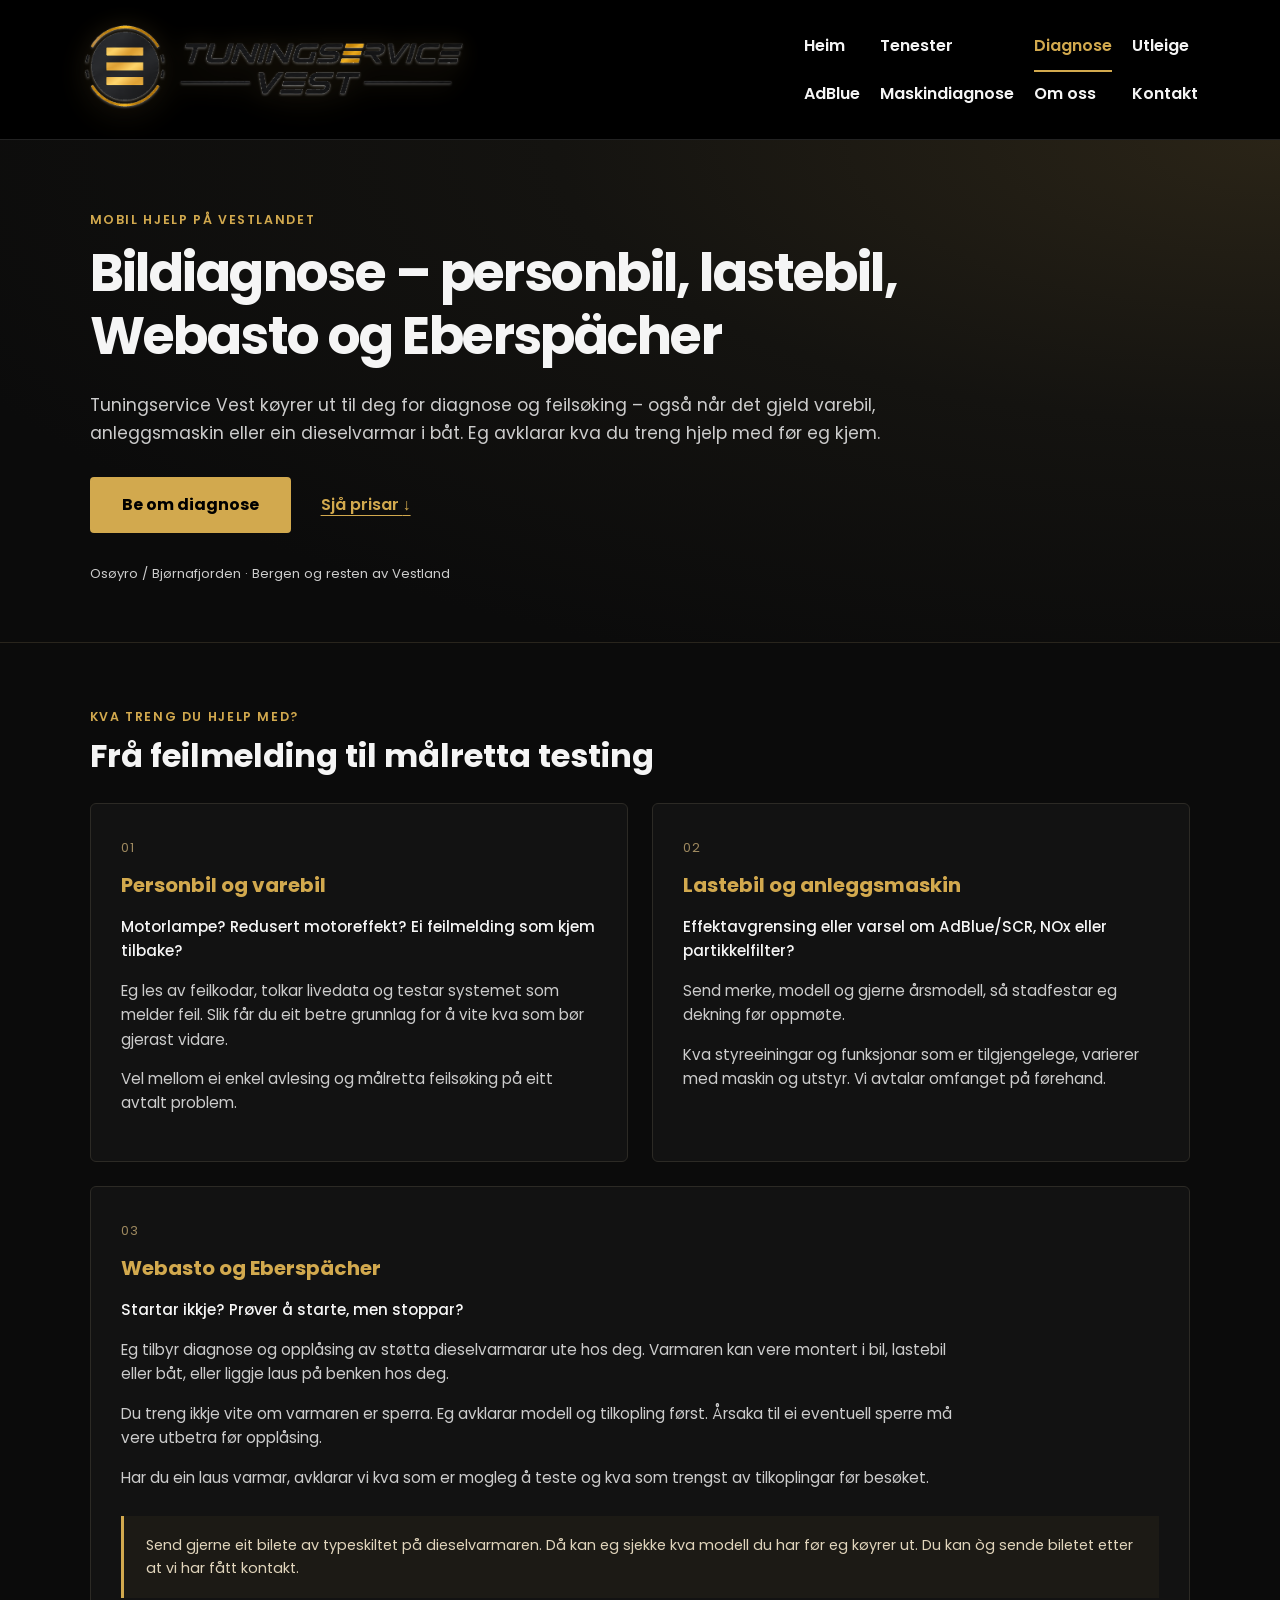
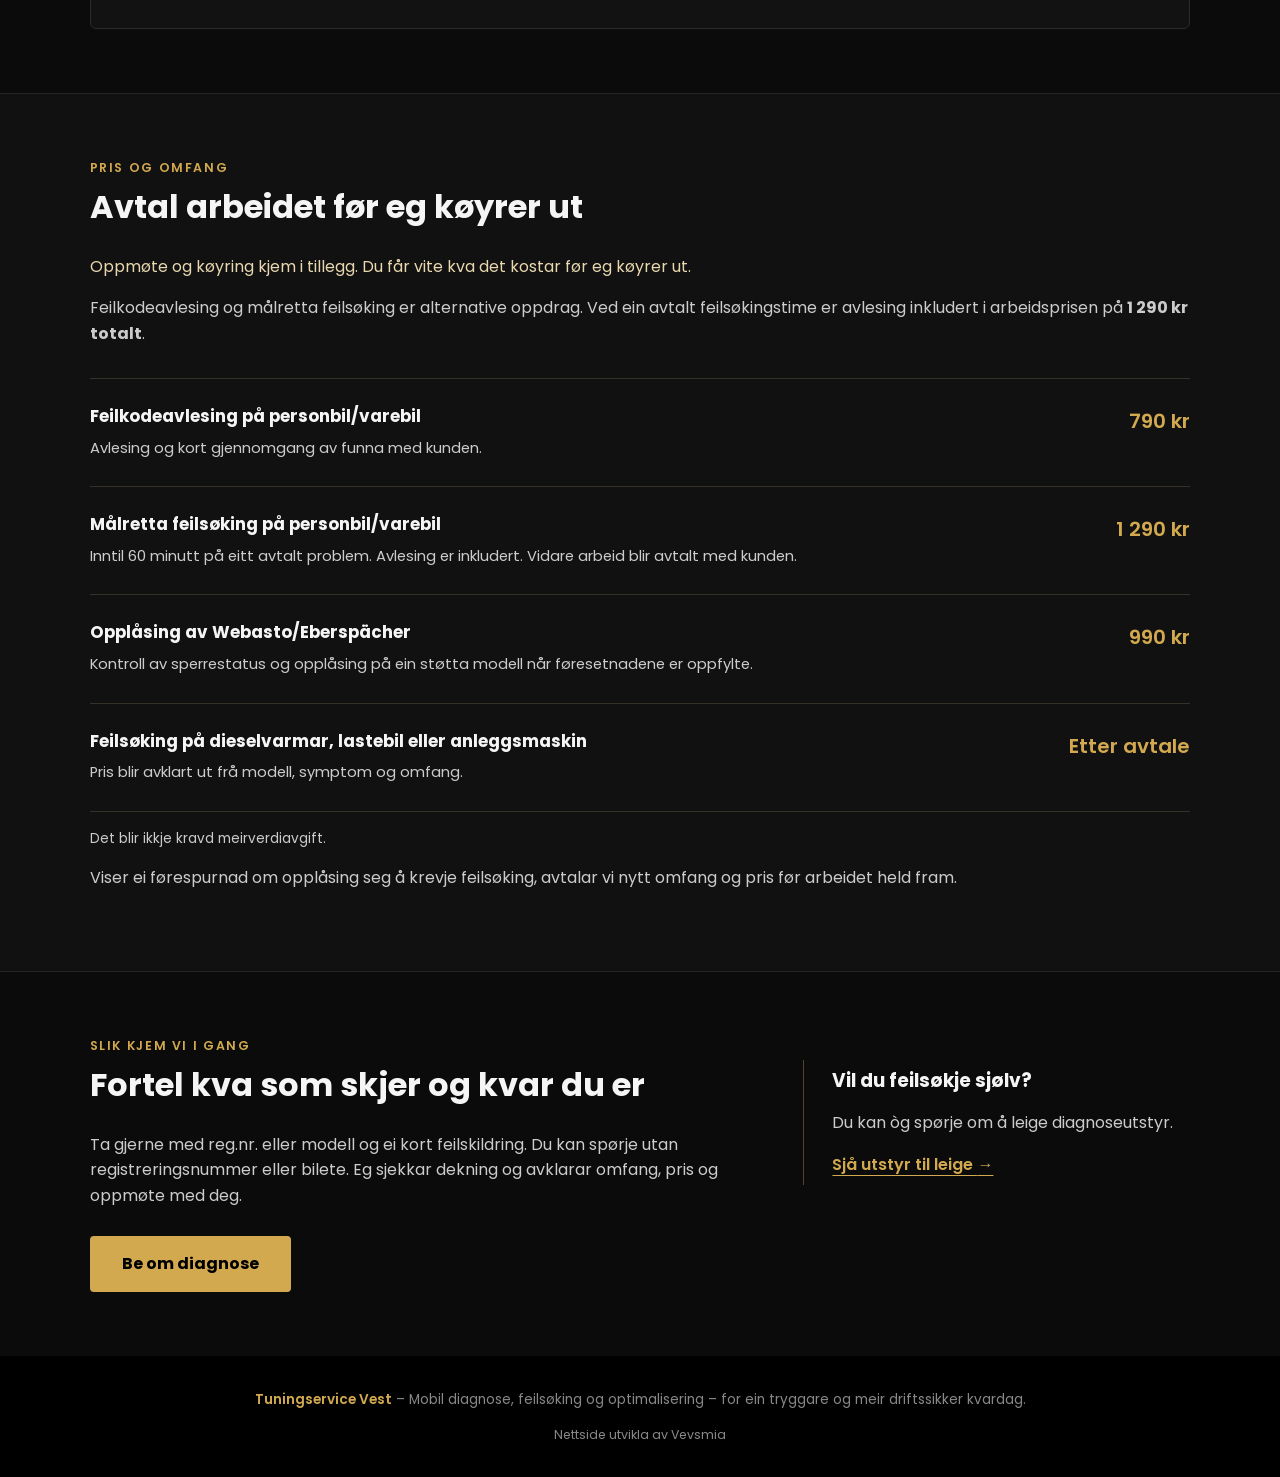
==== diagnose/index.html @ 9625f890 "Publish reviewed diagnose and utleige pages with production contact integration" ====
<!DOCTYPE html>
<html lang="nn">
<head>
  <meta charset="UTF-8" />
  <meta name="viewport" content="width=device-width, initial-scale=1.0" />
  <title>Bildiagnose – personbil, lastebil, Webasto og Eberspächer | Tuningservice Vest</title>
  <meta name="description" content="Mobil diagnose og feilsøking hos deg på Vestlandet. Sjå prisar og få hjelp med personbil, varebil, lastebil, anleggsmaskin og dieselvarmar." />
  <link rel="canonical" href="https://tuningservicevest.no/diagnose/" />
  <meta property="og:title" content="Bildiagnose – personbil, lastebil, Webasto og Eberspächer | Tuningservice Vest" />
  <meta property="og:description" content="Mobil diagnose og feilsøking hos deg på Vestlandet. Sjå prisar og få hjelp med personbil, varebil, lastebil, anleggsmaskin og dieselvarmar." />
  <meta property="og:type" content="website" />
  <meta property="og:url" content="https://tuningservicevest.no/diagnose/" />
  <meta property="og:image" content="https://tuningservicevest.no/img/hero-bilde.jpg" />
  <meta property="og:locale" content="nn_NO" />
  <meta property="og:site_name" content="Tuningservice Vest" />
  <link href="https://fonts.googleapis.com/css2?family=Poppins:wght@400;500;600;700&display=swap" rel="stylesheet" />
  <link rel="stylesheet" href="/css/style.css" />
  <script src="/js/contact-tracking.js" defer></script>
</head>
<body>
  <a class="skip-link" href="#innhald">Hopp til innhaldet</a>
  <header class="subpage-header">
    <nav class="navbar" aria-label="Hovudmeny">
      <div class="logo"><a href="/"><img src="/img/logo-transparent.png" alt="Tuningservice Vest logo" width="1902" height="434" /></a></div>
      <ul class="nav-links">
        <li><a href="/">Heim</a></li>
        <li><a href="/#services">Tenester</a></li>
        <li><a href="/diagnose/" class="active" aria-current="page">Diagnose</a></li>
        <li><a href="/utleige/">Utleige</a></li>
        <li><a href="https://adbluehjelp.no/">AdBlue</a></li>
        <li><a href="https://maskindiagnose.no/">Maskindiagnose</a></li>
        <li><a href="/#about">Om oss</a></li>
        <li><a href="/#contact">Kontakt</a></li>
      </ul>
    </nav>
  </header>
  <main id="innhald" class="offer-page">
    <section class="offer-hero">
      <div class="offer-container">
        <p class="eyebrow">Mobil hjelp på Vestlandet</p>
        <h1>Bildiagnose – personbil, lastebil, Webasto og Eberspächer</h1>
        <p class="offer-lead">Tuningservice Vest køyrer ut til deg for diagnose og feilsøking – også når det gjeld varebil, anleggsmaskin eller ein dieselvarmar i båt. Eg avklarar kva du treng hjelp med før eg kjem.</p>
        <div class="offer-actions">
          <a class="btn-primary" href="/?emne=Diagnose#contact">Be om diagnose</a>
          <a class="text-link" href="#prisar">Sjå prisar <span aria-hidden="true">↓</span></a>
        </div>
        <p class="offer-location">Osøyro / Bjørnafjorden · Bergen og resten av Vestland</p>
      </div>
    </section>

    <section class="offer-section" aria-labelledby="tenester">
      <div class="offer-container">
        <p class="eyebrow">Kva treng du hjelp med?</p>
        <h2 id="tenester">Frå feilmelding til målretta testing</h2>
        <div class="diagnose-grid">
          <article class="offer-card">
            <span class="card-number" aria-hidden="true">01</span>
            <h3>Personbil og varebil</h3>
            <p class="symptoms">Motorlampe? Redusert motoreffekt? Ei feilmelding som kjem tilbake?</p>
            <p>Eg les av feilkodar, tolkar livedata og testar systemet som melder feil. Slik får du eit betre grunnlag for å vite kva som bør gjerast vidare.</p>
            <p>Vel mellom ei enkel avlesing og målretta feilsøking på eitt avtalt problem.</p>
          </article>
          <article class="offer-card">
            <span class="card-number" aria-hidden="true">02</span>
            <h3>Lastebil og anleggsmaskin</h3>
            <p class="symptoms">Effektavgrensing eller varsel om AdBlue/SCR, NOx eller partikkelfilter?</p>
            <p>Send merke, modell og gjerne årsmodell, så stadfestar eg dekning før oppmøte.</p>
            <p>Kva styreeiningar og funksjonar som er tilgjengelege, varierer med maskin og utstyr. Vi avtalar omfanget på førehand.</p>
          </article>
          <article class="offer-card heater-card">
            <span class="card-number" aria-hidden="true">03</span>
            <h3>Webasto og Eberspächer</h3>
            <p class="symptoms">Startar ikkje? Prøver å starte, men stoppar?</p>
            <p>Eg tilbyr diagnose og opplåsing av støtta dieselvarmarar ute hos deg. Varmaren kan vere montert i bil, lastebil eller båt, eller liggje laus på benken hos deg.</p>
            <p>Du treng ikkje vite om varmaren er sperra. Eg avklarar modell og tilkopling først. Årsaka til ei eventuell sperre må vere utbetra før opplåsing.</p>
            <p>Har du ein laus varmar, avklarar vi kva som er mogleg å teste og kva som trengst av tilkoplingar før besøket.</p>
            <aside class="offer-note">Send gjerne eit bilete av typeskiltet på dieselvarmaren. Då kan eg sjekke kva modell du har før eg køyrer ut. Du kan òg sende biletet etter at vi har fått kontakt.</aside>
          </article>
        </div>
      </div>
    </section>

    <section id="prisar" class="offer-section price-section" aria-labelledby="prisoverskrift">
      <div class="offer-container">
        <p class="eyebrow">Pris og omfang</p>
        <h2 id="prisoverskrift">Avtal arbeidet før eg køyrer ut</h2>
        <p class="price-travel">Oppmøte og køyring kjem i tillegg. Du får vite kva det kostar før eg køyrer ut.</p>
        <p>Feilkodeavlesing og målretta feilsøking er alternative oppdrag. Ved ein avtalt feilsøkingstime er avlesing inkludert i arbeidsprisen på <strong>1 290 kr totalt</strong>.</p>
        <div class="price-list"><article class="price-row"><div><h3>Feilkodeavlesing på personbil/varebil</h3><p>Avlesing og kort gjennomgang av funna med kunden.</p></div><p class="price-value">790 kr</p></article>
<article class="price-row"><div><h3>Målretta feilsøking på personbil/varebil</h3><p>Inntil 60 minutt på eitt avtalt problem. Avlesing er inkludert. Vidare arbeid blir avtalt med kunden.</p></div><p class="price-value">1 290 kr</p></article>
<article class="price-row"><div><h3>Opplåsing av Webasto/Eberspächer</h3><p>Kontroll av sperrestatus og opplåsing på ein støtta modell når føresetnadene er oppfylte.</p></div><p class="price-value">990 kr</p></article>
<article class="price-row"><div><h3>Feilsøking på dieselvarmar, lastebil eller anleggsmaskin</h3><p>Pris blir avklart ut frå modell, symptom og omfang.</p></div><p class="price-value">Etter avtale</p></article></div>
        <p class="price-tax">Det blir ikkje kravd meirverdiavgift.</p>
        <p>Viser ei førespurnad om opplåsing seg å krevje feilsøking, avtalar vi nytt omfang og pris før arbeidet held fram.</p>
      </div>
    </section>

    <section class="offer-section" aria-labelledby="neste-steg">
      <div class="offer-container next-step">
        <div>
          <p class="eyebrow">Slik kjem vi i gang</p>
          <h2 id="neste-steg">Fortel kva som skjer og kvar du er</h2>
          <p>Ta gjerne med reg.nr. eller modell og ei kort feilskildring. Du kan spørje utan registreringsnummer eller bilete. Eg sjekkar dekning og avklarar omfang, pris og oppmøte med deg.</p>
          <a class="btn-primary" href="/?emne=Diagnose#contact">Be om diagnose</a>
        </div>
        <aside class="cross-link">
          <h3>Vil du feilsøkje sjølv?</h3>
          <p>Du kan òg spørje om å leige diagnoseutstyr.</p>
          <a class="text-link" href="/utleige/">Sjå utstyr til leige <span aria-hidden="true">→</span></a>
        </aside>
      </div>
    </section>
  </main>

  <footer class="footer">
    <p><span class="brand">Tuningservice Vest</span> – Mobil diagnose, feilsøking og optimalisering – for ein tryggare og meir driftssikker kvardag.</p>
    <p class="footer-credit">Nettside utvikla av <a href="https://vevsmia.no/">Vevsmia</a></p>
</footer>
</body>
</html>
---- css/style.css ----
/*
 * Custom CSS for the Tuningservice Vest website.
 *
 * The design follows a dark, premium aesthetic with golden accent colours.
 * All sections are responsive and adjust gracefully on mobile devices.
 */

:root {
  --bg-color: #0b0b0b;
  --card-bg: #121212;
  --accent-color: #d2a94e;
  --accent-hover: #b68d37;
  --text-color: #f5f5f5;
  --muted-color: #cccccc;
}

* {
  box-sizing: border-box;
}

body {
  margin: 0;
  padding: 0;
  background-color: var(--bg-color);
  color: var(--text-color);
  font-family: 'Poppins', sans-serif;
  line-height: 1.6;
  overflow-x: hidden;
}

img {
  max-width: 100%;
  height: auto;
  display: block;
}

/* ===== Header & Navigation ===== */
header {
  position: relative;
  overflow: hidden;
}

nav.navbar {
  position: absolute;
  top: 0;
  left: 0;
  width: 100%;
  display: flex;
  justify-content: space-between;
  align-items: center;
  gap: 24px;
  padding: 22px 42px;
  z-index: 2;
}

.logo {
  flex-shrink: 0;
}

.logo a {
  display: inline-flex;
  align-items: center;
  justify-content: center;
  line-height: 0;
}

.logo img {
  width: clamp(320px, 30vw, 420px);
  height: auto;
  filter: drop-shadow(0 1px 1px rgba(255, 255, 255, 0.3)) drop-shadow(0 8px 18px rgba(0, 0, 0, 0.72)) drop-shadow(0 0 10px rgba(210, 169, 78, 0.18));
}

.nav-links {
  list-style: none;
  display: flex;
  flex-wrap: wrap;
  justify-content: flex-end;
  gap: 18px 24px;
  margin: 0;
  padding: 0;
}

.nav-links li a {
  color: var(--text-color);
  text-decoration: none;
  font-weight: 600;
  position: relative;
  padding: 5px 0;
}

.nav-links li a:hover,
.nav-links li a.active {
  color: var(--accent-color);
}

.nav-links li a.active::after,
.nav-links li a:hover::after {
  content: '';
  position: absolute;
  bottom: -4px;
  left: 0;
  width: 100%;
  height: 2px;
  background-color: var(--accent-color);
}

/* ===== Hero Section ===== */
.hero {
  position: relative;
  height: 90vh;
  background-size: cover;
  background-position: center;
  display: flex;
  align-items: center;
  padding: 0 10%;
}

.hero::before {
  content: '';
  position: absolute;
  top: 0;
  left: 0;
  width: 100%;
  height: 100%;
  background: rgba(0, 0, 0, 0.65);
}

.hero-content {
  position: relative;
  max-width: 650px;
}

.hero-content h1 {
  font-size: 2.8rem;
  margin: 0;
  line-height: 1.2;
  letter-spacing: 1px;
}

.hero-content h1 span.accent {
  color: var(--accent-color);
}

.hero-content p {
  font-size: 1.1rem;
  margin: 20px 0 30px;
  color: var(--muted-color);
}

.btn-primary {
  display: inline-block;
  padding: 15px 32px;
  background-color: var(--accent-color);
  color: #000;
  text-decoration: none;
  font-weight: 700;
  border-radius: 4px;
  transition: background-color 0.3s;
}

.btn-primary:hover {
  background-color: var(--accent-hover);
}

/* ===== USP Section ===== */
.usps {
  display: flex;
  flex-wrap: wrap;
  justify-content: center;
  gap: 40px;
  padding: 40px 10%;
  background-color: var(--bg-color);
  border-bottom: 1px solid #222;
}

.usp-item {
  flex: 1 1 200px;
  text-align: center;
}

.usp-icon {
  font-size: 2.2rem;
  color: var(--accent-color);
  margin-bottom: 10px;
}

.usp-item h3 {
  margin: 5px 0 8px;
  color: var(--accent-color);
}

.usp-item p {
  font-size: 0.9rem;
  color: var(--muted-color);
}

/* ===== Services Section ===== */
.services {
  padding: 60px 10%;
  background-color: #111;
}

.services h2 {
  font-size: 2.2rem;
  text-align: center;
  margin-bottom: 40px;
  color: var(--accent-color);
  position: relative;
}

.services h2::after {
  content: '';
  position: absolute;
  bottom: -12px;
  left: 50%;
  transform: translateX(-50%);
  width: 80px;
  height: 3px;
  background-color: var(--accent-color);
  border-radius: 2px;
}

.services-list {
  display: grid;
  grid-template-columns: repeat(auto-fit, minmax(200px, 1fr));
  gap: 30px;
}

.service-item {
  background-color: var(--card-bg);
  border-radius: 6px;
  padding: 30px 20px;
  text-align: center;
  transition: transform 0.3s;
  height: 100%;
}

.service-item:hover {
  transform: translateY(-6px);
}

.service-icon {
  font-size: 2rem;
  color: var(--accent-color);
  margin-bottom: 15px;
}

.service-item h3 {
  margin-bottom: 12px;
  font-size: 1.2rem;
  color: var(--accent-color);
}

.service-item p {
  font-size: 0.9rem;
  color: var(--muted-color);
  margin: 0;
}

/* ===== About Section ===== */
.about {
  padding: 60px 10%;
  display: flex;
  flex-wrap: wrap;
  gap: 40px;
  align-items: center;
  background-color: var(--bg-color);
}

.about-content {
  flex: 1 1 400px;
}

.about-content h2 {
  font-size: 2.2rem;
  margin-bottom: 20px;
  color: var(--accent-color);
}

.about-content p {
  margin-bottom: 10px;
  color: var(--muted-color);
}

.about-content ul {
  list-style: none;
  padding-left: 0;
  margin-top: 10px;
}

.about-content li {
  position: relative;
  padding-left: 24px;
  margin-bottom: 6px;
  font-size: 0.95rem;
  color: var(--muted-color);
}

.about-content li::before {
  content: '\2714';
  position: absolute;
  left: 0;
  top: 0;
  color: var(--accent-color);
}

.about-image {
  flex: 1 1 400px;
}

.about-image img {
  width: 100%;
  border-radius: 6px;
  object-fit: cover;
}

/* ===== Gallery Section ===== */
.gallery {
  padding: 60px 10%;
  background-color: #111;
}

.gallery h2 {
  font-size: 2.2rem;
  text-align: center;
  margin-bottom: 40px;
  color: var(--accent-color);
  position: relative;
}

.gallery h2::after {
  content: '';
  position: absolute;
  bottom: -12px;
  left: 50%;
  transform: translateX(-50%);
  width: 80px;
  height: 3px;
  background-color: var(--accent-color);
  border-radius: 2px;
}

.gallery-grid {
  display: grid;
  grid-template-columns: repeat(auto-fit, minmax(260px, 1fr));
  gap: 30px;
}

.gallery-item {
  position: relative;
  overflow: hidden;
  border-radius: 6px;
}

.gallery-item img {
  width: 100%;
  height: 100%;
  object-fit: cover;
  transition: transform 0.3s ease;
}

.gallery-item:hover img {
  transform: scale(1.05);
}

.gallery-item .caption {
  position: absolute;
  bottom: 0;
  left: 0;
  width: 100%;
  background: rgba(0, 0, 0, 0.6);
  color: var(--text-color);
  padding: 12px;
  text-align: center;
  font-weight: 600;
  font-size: 0.9rem;
  letter-spacing: 0.5px;
}

/* ===== Effect Calculator Section ===== */
.calculator {
  padding: 70px 10%;
  background: linear-gradient(180deg, #0b0b0b 0%, #111 100%);
}

.calculator-content {
  max-width: 1120px;
  margin: 0 auto;
}

.calculator-copy {
  max-width: 820px;
  margin: 0 auto 32px;
  text-align: center;
}

.calculator-copy h2 {
  font-size: 2.2rem;
  margin: 0 0 18px;
  color: var(--accent-color);
  position: relative;
}

.calculator-copy h2::after {
  content: '';
  position: absolute;
  bottom: -12px;
  left: 50%;
  transform: translateX(-50%);
  width: 80px;
  height: 3px;
  background-color: var(--accent-color);
  border-radius: 2px;
}

.calculator-copy p {
  color: var(--muted-color);
  margin: 28px 0 0;
}

.calculator-note {
  font-size: 0.95rem;
  color: #e2c782;
}

.calculator-frame {
  width: 100%;
  overflow: hidden;
  padding: 18px;
  background: rgba(18, 18, 18, 0.92);
  border: 1px solid rgba(210, 169, 78, 0.36);
  border-radius: 6px;
  box-shadow: 0 22px 50px rgba(0, 0, 0, 0.32);
}

#tuningconfigurator-iframe {
  display: block;
  width: 100%;
  min-height: 760px;
  border: 0;
}

.calculator-cta {
  margin-top: 30px;
  text-align: center;
}

.calculator-cta p {
  margin: 0 0 18px;
  color: var(--text-color);
  font-weight: 600;
}

.calculator-actions {
  display: flex;
  flex-wrap: wrap;
  justify-content: center;
  gap: 14px;
}

.btn-outline {
  display: inline-flex;
  align-items: center;
  justify-content: center;
  min-height: 52px;
  padding: 13px 28px;
  color: var(--accent-color);
  text-decoration: none;
  font-weight: 700;
  border: 2px solid var(--accent-color);
  border-radius: 4px;
  transition: background-color 0.3s, color 0.3s;
}

.btn-outline:hover {
  background-color: var(--accent-color);
  color: #000;
}

/* ===== Contact Section ===== */
.contact {
  background-color: var(--accent-color);
  color: #000;
  padding: 60px 10%;
  text-align: center;
}

.contact h2 {
  font-size: 2.2rem;
  margin-bottom: 18px;
}

.contact-intro {
  max-width: 760px;
  margin: 0 auto 24px;
  color: #111;
  font-weight: 500;
}

.contact-actions {
  display: flex;
  flex-wrap: wrap;
  justify-content: center;
  gap: 14px;
  margin-bottom: 30px;
}

.btn-contact {
  display: inline-flex;
  align-items: center;
  justify-content: center;
  min-height: 48px;
  padding: 12px 22px;
  border-radius: 4px;
  background: #000;
  color: #fff;
  font-weight: 700;
  text-decoration: none;
}

.btn-contact.secondary {
  background: transparent;
  color: #000;
  border: 2px solid #000;
}

.contact-items {
  display: flex;
  flex-wrap: wrap;
  justify-content: center;
  gap: 40px;
}

.contact-item {
  flex: 1 1 200px;
}

.contact-item h3 {
  font-size: 1.1rem;
  margin-bottom: 6px;
  color: #000;
}

.contact-item p {
  margin: 0;
  font-size: 0.95rem;
  color: #222;
}.contact-form {
  max-width: 640px;
  margin: 40px auto 0;
  text-align: left;
}
.contact-form h3 {
  font-size: 1.1rem;
  margin-bottom: 16px;
  color: #000;
  text-align: center;
}
.contact-form form {
  display: flex;
  flex-direction: column;
  gap: 16px;
}
.contact-form label {
  display: block;
  font-weight: 700;
  font-size: 0.85rem;
  margin-bottom: 6px;
  color: #000;
}
.contact-form input[type="text"],
.contact-form input[type="tel"],
.contact-form input[type="email"],
.contact-form select,
.contact-form textarea {
  width: 100%;
  padding: 12px;
  border: 2px solid #000;
  border-radius: 4px;
  background: #fff;
  color: #000;
  font-size: 0.95rem;
  font-family: inherit;
  box-sizing: border-box;
}

/* ===== Diagnose and equipment rental ===== */
.nav-links { display: grid; grid-template-columns: repeat(4, max-content); gap: 4px 20px; }
html { scroll-behavior: smooth; }
:focus-visible { outline: 3px solid var(--accent-color); outline-offset: 5px; }
.contact :focus-visible { outline-color: #000; }
.nav-links li a { min-height: 44px; display: inline-flex; align-items: center; }
.hero { min-height: 720px; }
.offer-container { max-width: 1120px; margin: 0 auto; }
.offer-page h1 { font-size: clamp(2rem, 4.1vw, 3.4rem); line-height: 1.2; max-width: 940px; margin: 12px 0 24px; letter-spacing: -0.03em; }
.offer-page h2 { font-size: clamp(1.6rem, 2.5vw, 2.15rem); line-height: 1.3; margin: 8px 0 26px; }
.offer-page h3 { line-height: 1.4; }
.offer-page p { color: var(--muted-color); }
.offer-hero { padding: 70px 7% 58px; background: radial-gradient(ellipse at top right, #2a2417 0, #141310 40%, #0b0b0b 80%); border-bottom: 1px solid #29251d; }
.eyebrow { color: var(--accent-color) !important; font-size: 0.78rem; font-weight: 600; letter-spacing: 0.13em; text-transform: uppercase; margin: 0; }
.offer-lead { max-width: 790px; font-size: 1.08rem; }
.offer-actions { display: flex; align-items: center; flex-wrap: wrap; gap: 20px 30px; margin: 30px 0; }
.offer-location { font-size: 0.82rem; margin: 0; }
.text-link { color: var(--accent-color); font-weight: 600; text-underline-offset: 5px; }
.text-link:hover { color: #edce8a; }
.service-link { display: inline-block; margin-top: 20px; font-size: 0.87rem; }
.offer-section { padding: 64px 7%; }
.diagnose-grid { display: grid; grid-template-columns: 1fr 1fr; gap: 24px; }
.offer-card { background: var(--card-bg); border: 1px solid #2c2a25; border-radius: 6px; padding: 30px; }
.offer-card h3 { color: var(--accent-color); font-size: 1.25rem; margin: 12px 0 16px; }
.offer-card p { font-size: 0.95rem; }
.offer-card .symptoms { color: var(--text-color); font-weight: 500; }
.card-number { color: #9e895f; font-size: 0.8rem; letter-spacing: 0.1em; }
.heater-card { grid-column: 1 / -1; }
.heater-card > p { max-width: 850px; }
.offer-note { border-left: 3px solid var(--accent-color); background: #1c1a15; padding: 18px 22px; color: #e1d5bc; font-size: 0.9rem; margin-top: 26px; }
.price-section { background: #111; border-block: 1px solid #252525; }
#prisar, #utstyr { scroll-margin-top: 24px; }
.price-travel { color: #e9d8af !important; max-width: 850px; }
.price-list { margin: 32px 0 16px; border-top: 1px solid #363127; }
.price-row { display: grid; grid-template-columns: 1fr auto; gap: 28px; padding: 26px 0; border-bottom: 1px solid #363127; }
.price-row h3 { margin: 0 0 8px; font-size: 1.05rem; }
.price-row p { margin: 0; max-width: 770px; font-size: 0.92rem; }
.price-row .price-value { color: var(--accent-color); font-size: 1.25rem; font-weight: 600; white-space: nowrap; }
.price-tax { font-size: 0.85rem; }
.next-step { display: grid; grid-template-columns: 1.7fr 1fr; align-items: start; gap: 56px; }
.next-step .btn-primary { margin-top: 12px; }
.cross-link { border-left: 1px solid #51442c; padding: 8px 0 8px 28px; margin-top: 24px; }
.cross-link h3 { margin: 0; }
.equipment-card { border: 1px solid #3e3525; background: linear-gradient(120deg, #1d1b15, #121212 70%); border-radius: 6px; padding: 40px; display: flex; gap: 36px; align-items: center; }
.equipment-copy { max-width: 780px; }
.equipment-card h3 { font-size: clamp(1.5rem, 3vw, 2.2rem); margin: 14px 0 8px; }
.equipment-addon { color: var(--accent-color) !important; margin-top: 0; }
.equipment-price { color: var(--text-color) !important; font-weight: 600; margin: 28px 0 18px; }
.equipment-image { width: 32%; object-fit: contain; border-radius: 4px; }
.field-help { margin: -8px 0 0; font-size: 0.82rem; color: #222; }
.contact-form label { margin-bottom: -8px; }
.contact-form button { background: #000; color: #fff; border: 2px solid #000; font-family: inherit; font-size: 0.95rem; }
.contact-form button:hover { background: #252525; }
.contact-form button:disabled { opacity: 0.65; cursor: wait; }
@media (max-width: 992px) and (min-width: 769px) {
  nav.navbar { padding-inline: 24px; gap: 20px; }
  .logo img { width: 280px; }
  .nav-links { grid-template-columns: repeat(3, max-content); gap: 4px 18px; }
  .nav-links li a { font-size: 0.85rem; }
}
@media (max-width: 768px) {
  .offer-hero, .offer-section { padding: 40px 6%; }
  .offer-page h1 { font-size: 2rem; }
  .offer-lead { font-size: 1rem; }
  .diagnose-grid, .next-step { grid-template-columns: 1fr; gap: 20px; }
  .offer-card { padding: 24px; }
  .cross-link { margin-top: 14px; }
  .equipment-card { padding: 26px; flex-direction: column; align-items: start; }
  .equipment-image { width: 100%; max-width: 420px; }
  .hero { min-height: 76vh; }
}
@media (max-width: 480px) {
  .price-row { grid-template-columns: 1fr; gap: 12px; }
  .offer-actions { align-items: start; flex-direction: column; }
  .offer-page h1 { font-size: 1.85rem; }
}
@media (prefers-reduced-motion: reduce) {
  html { scroll-behavior: auto; }
  *, *::before, *::after { transition: none !important; }
}
.contact-form textarea {
  resize: vertical;
  min-height: 120px;
}
.contact-form button {
  align-self: flex-start;
  cursor: pointer;
}.contact-form-status {
  margin-top: 20px;
  padding: 18px 20px;
  border-radius: 8px;
  background: #000;
  color: #fff;
  font-size: 1.05rem;
  font-weight: 600;
  text-align: center;
}
.contact-form-status.error {
  background: #7a1420;
}

/* ===== Footer ===== */
.footer {
  background-color: #000;
  color: #888;
  text-align: center;
  padding: 20px 10%;
  font-size: 0.85rem;
}

.footer span.brand {
  color: var(--accent-color);
  font-weight: 600;
}

.footer-credit {
    margin-top: 10px;
    font-size: 0.78rem;
    color: #666;
}

.footer-credit a {
    color: #888;
    text-decoration: none;
}

.footer-credit a:hover,
.footer-credit a:focus-visible {
    color: var(--accent-color);
    text-decoration: underline;
}

/* ===== Responsive Adjustments ===== */
@media (max-width: 992px) {
  .hero {
    height: 70vh;
  }
  .hero-content h1 {
    font-size: 2.4rem;
  }
  .services-list {
    gap: 20px;
  }
  .gallery-grid {
    grid-template-columns: repeat(auto-fit, minmax(200px, 1fr));
  }
  #tuningconfigurator-iframe {
    min-height: 820px;
  }
}

@media (max-width: 768px) {
  nav.navbar {
    position: relative;
    background: #000;
    padding: 16px 5%;
    flex-wrap: wrap;
    gap: 12px;
    justify-content: center;
  }
  .logo {
    width: 100%;
    text-align: center;
  }
  .logo img {
    margin: 0 auto;
    width: min(320px, 82vw);
  }
  .nav-links {
    width: 100%;
    display: grid;
    grid-template-columns: repeat(3, minmax(0, 1fr));
    gap: 8px 10px;
    flex-wrap: wrap;
    justify-content: center;
  }
  .nav-links li {
    text-align: center;
  }
  .nav-links li a {
    display: inline-block;
    font-size: 0.82rem;
  }
  .hero {
    min-height: 76vh;
    height: auto;
    padding: 60px 6%;
  }
  .hero-content h1 {
    font-size: 2rem;
  }
  .hero-content p {
    font-size: 0.95rem;
  }
  .usps {
    gap: 20px;
  }
  .about {
    flex-direction: column;
    padding: 50px 5%;
  }
  .about-content,
  .about-image {
    flex: 1 1 auto;
  }
  .contact-items {
    flex-direction: column;
    gap: 30px;
  }
  .calculator {
    padding: 56px 5%;
  }
  .calculator-copy h2 {
    font-size: 1.9rem;
  }
  .calculator-frame {
    padding: 10px;
  }
  #tuningconfigurator-iframe {
    min-height: 980px;
  }
}

@media (max-width: 640px) {
  .logo img {
    width: min(300px, 84vw);
  }
  .nav-links {
    grid-template-columns: repeat(2, minmax(0, 1fr));
    gap: 8px 12px;
  }
  .nav-links li a {
    font-size: 0.8rem;
  }
  .hero {
    padding: 50px 6%;
  }
  .hero-content h1 {
    font-size: 1.65rem;
  }
  .btn-contact,
  .btn-primary,
  .btn-outline {
    width: 100%;
    max-width: 320px;
  }
  #tuningconfigurator-iframe {
    min-height: 1080px;
  }
}

/* Shared service subpage header. */
.skip-link {
  position: absolute;
  left: -9999px;
  top: 0;
  z-index: 10;
  padding: 12px 18px;
  background: var(--accent-color);
  color: #000;
  font-weight: 700;
  text-decoration: none;
  border-radius: 0 0 4px 0;
}

.skip-link:focus {
  left: 0;
}

.subpage-header {
  background-color: #000;
  border-bottom: 1px solid #222;
}

.subpage-header nav.navbar {
  position: static;
  max-width: 1200px;
  margin: 0 auto;
}


/* Established Cloudflare contact flow with reviewed form styling. */
.contact-form-field { display:flex; flex-direction:column; gap:8px; }
.contact-form-field .optional, .contact-form-field .required { font-size:0.8rem; }
.contact-form select { width:100%; padding:12px; border:2px solid #000; border-radius:4px; background:#fff; color:#000; font:inherit; }
.contact-form-status[hidden] { display:none !important; }
.footer-credit { grid-column:1/-1; text-align:center; font-size:0.78rem; color:#888; }
.footer-credit a { color:inherit; }
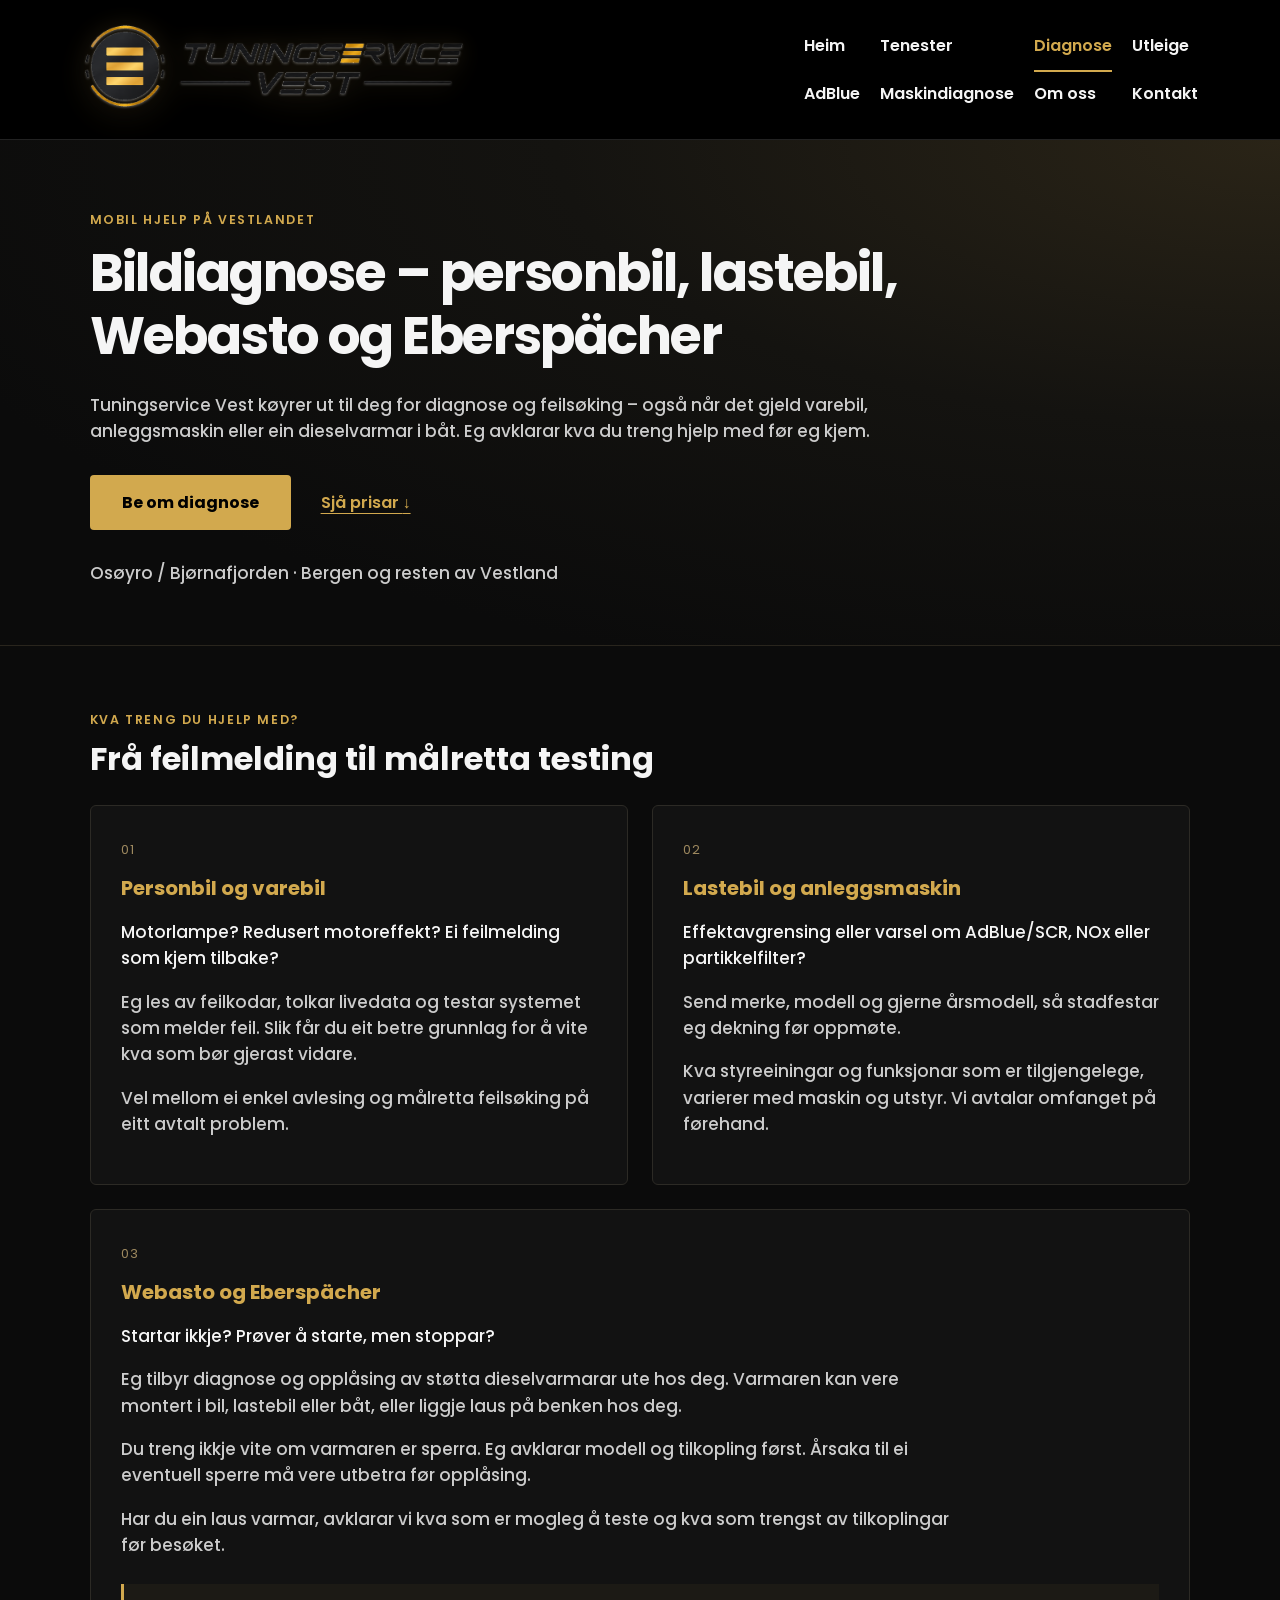
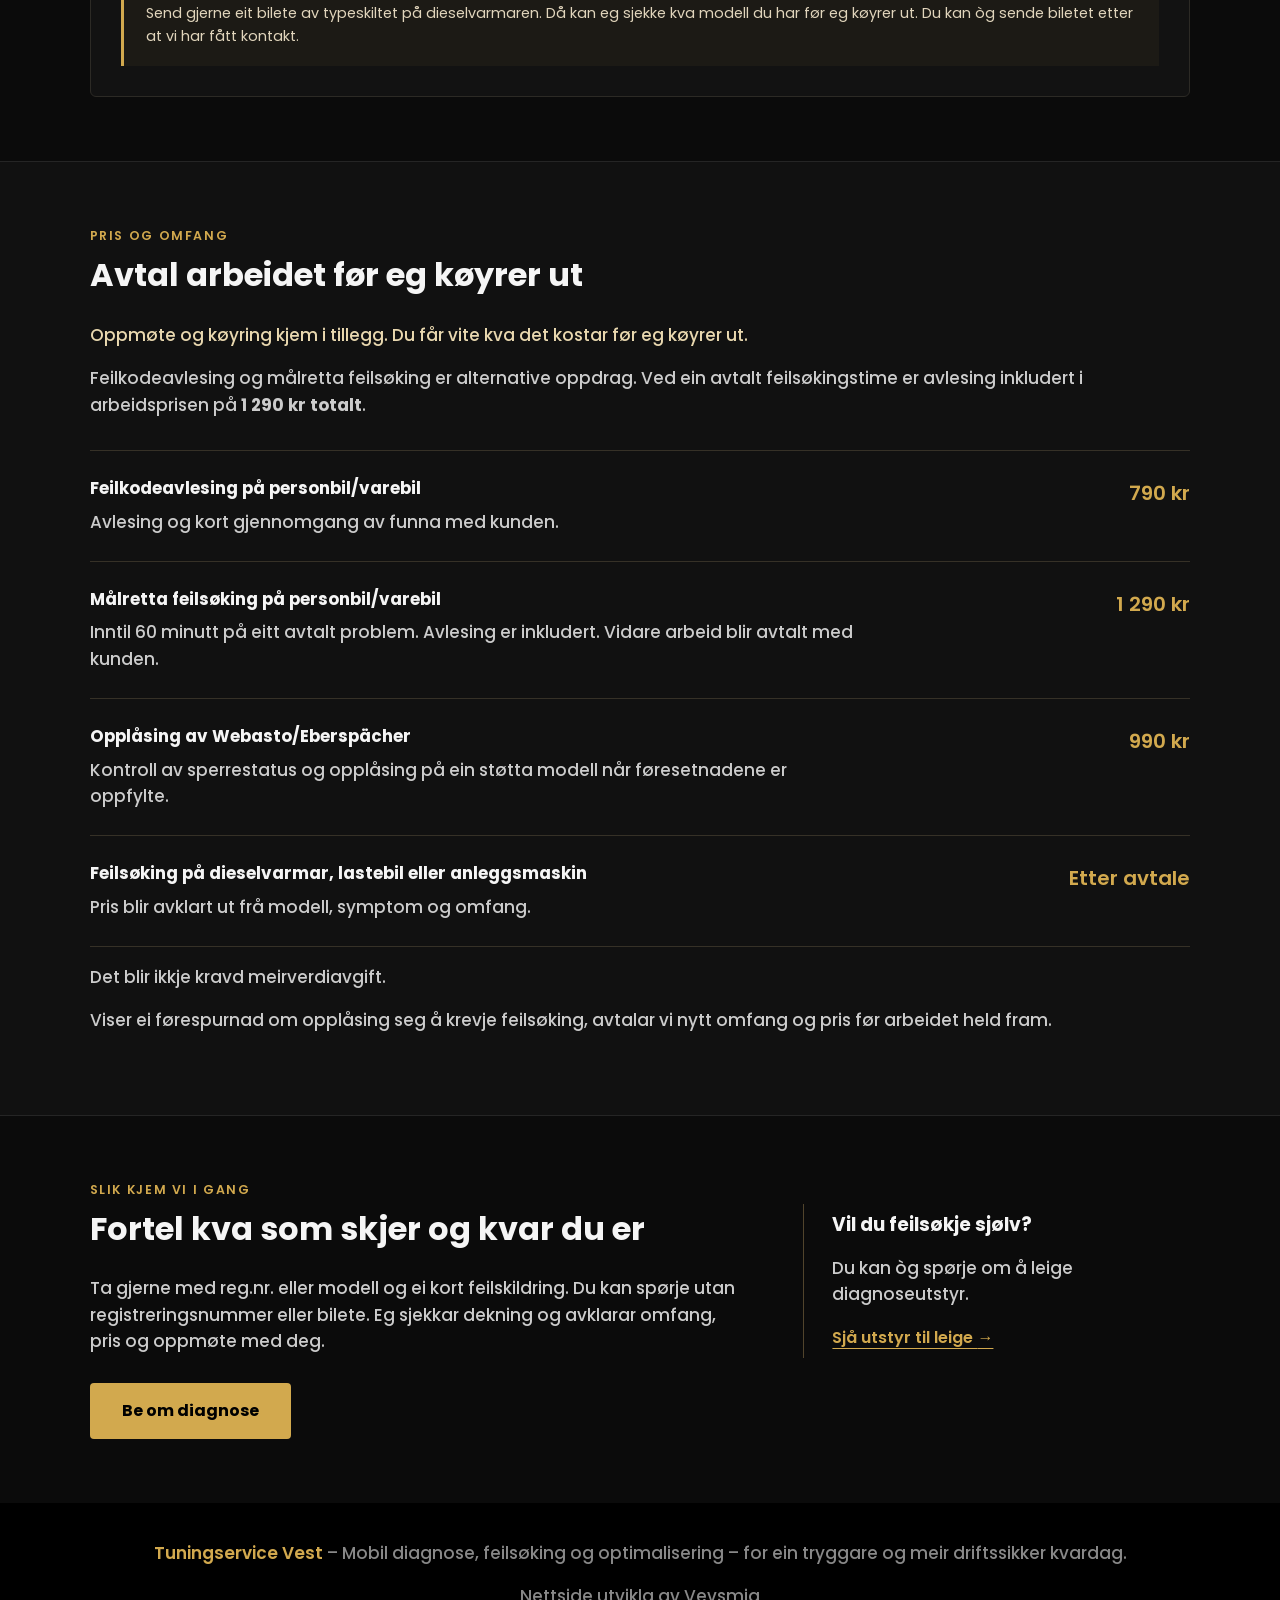
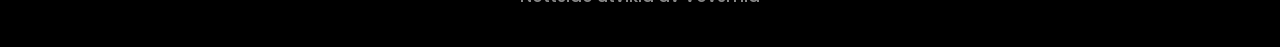
==== commit 1d167e9c: "Apply approved Poppins typography A to body copy and contact forms" ====
--- a/diagnose/index.html
+++ b/diagnose/index.html
@@ -14,7 +14,7 @@
   <meta property="og:locale" content="nn_NO" />
   <meta property="og:site_name" content="Tuningservice Vest" />
   <link href="https://fonts.googleapis.com/css2?family=Poppins:wght@400;500;600;700&display=swap" rel="stylesheet" />
-  <link rel="stylesheet" href="/css/style.css" />
+  <link rel="stylesheet" href="/css/style.css?v=7eec49262b74" />
   <script src="/js/contact-tracking.js" defer></script>
 </head>
 <body>
--- a/css/style.css
+++ b/css/style.css
@@ -872,3 +872,17 @@
 .contact-form-status[hidden] { display:none !important; }
 .footer-credit { grid-column:1/-1; text-align:center; font-size:0.78rem; color:#888; }
 .footer-credit a { color:inherit; }
+
+/* Approved typography A: review/kontakt-ab/comparison.css.
+   Navigation, display prices, eyebrows, headings and buttons retain their styles. */
+:root :is(p, ul, ol, li):not(nav *, .eyebrow, .price-value) { font-family: 'Poppins', sans-serif; font-size: 17px; font-weight: 500; line-height: 1.55; }
+:root:root .contact-form label,
+:root:root .contact-form label * { font-family: 'Poppins', sans-serif; font-size: 16px; font-weight: 600; }
+:root:root .field-help,
+:root:root .form-intro,
+:root:root .contact-form > p,
+:root:root .contact-form-status { font-family: 'Poppins', sans-serif; font-size: 16px; font-weight: 400; }
+:root:root .contact-form input,
+:root:root .contact-form select,
+:root:root .contact-form option,
+:root:root .contact-form textarea { font-family: 'Poppins', sans-serif; font-size: 16px; font-weight: 400; }
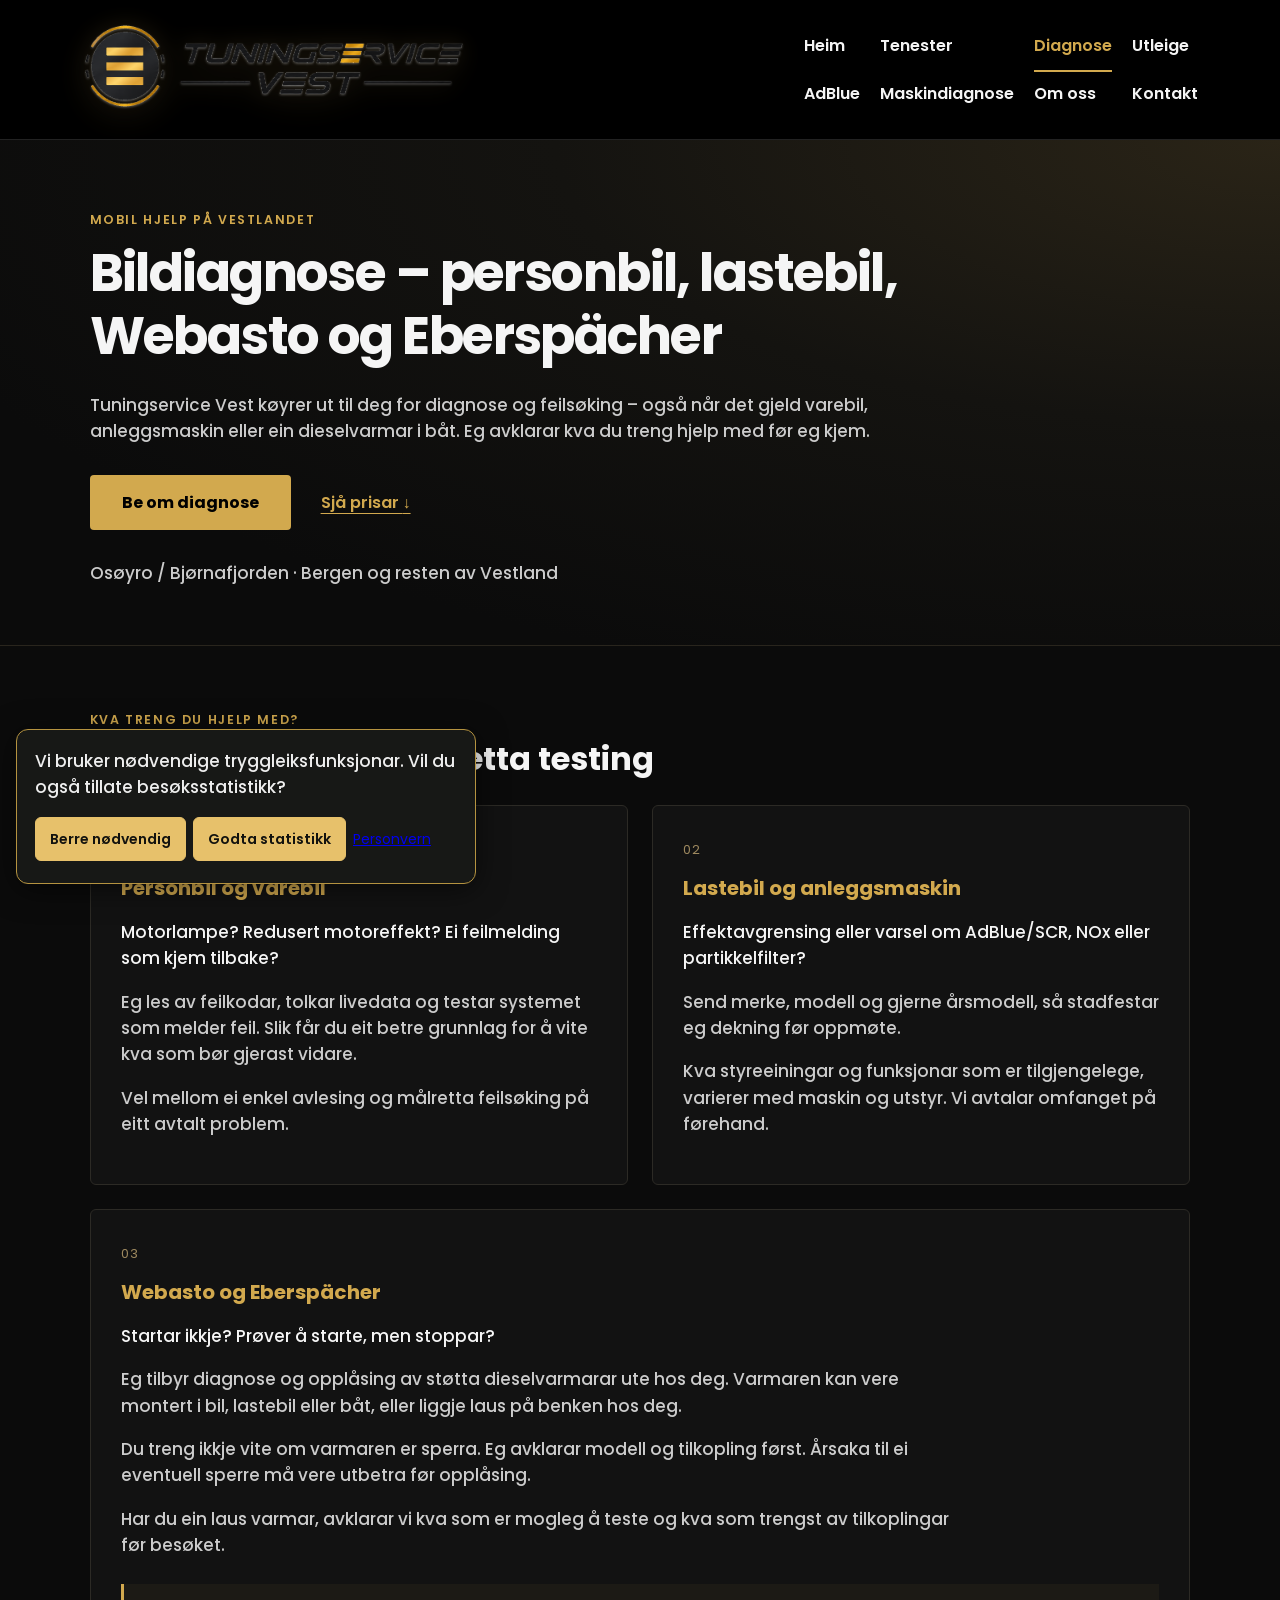
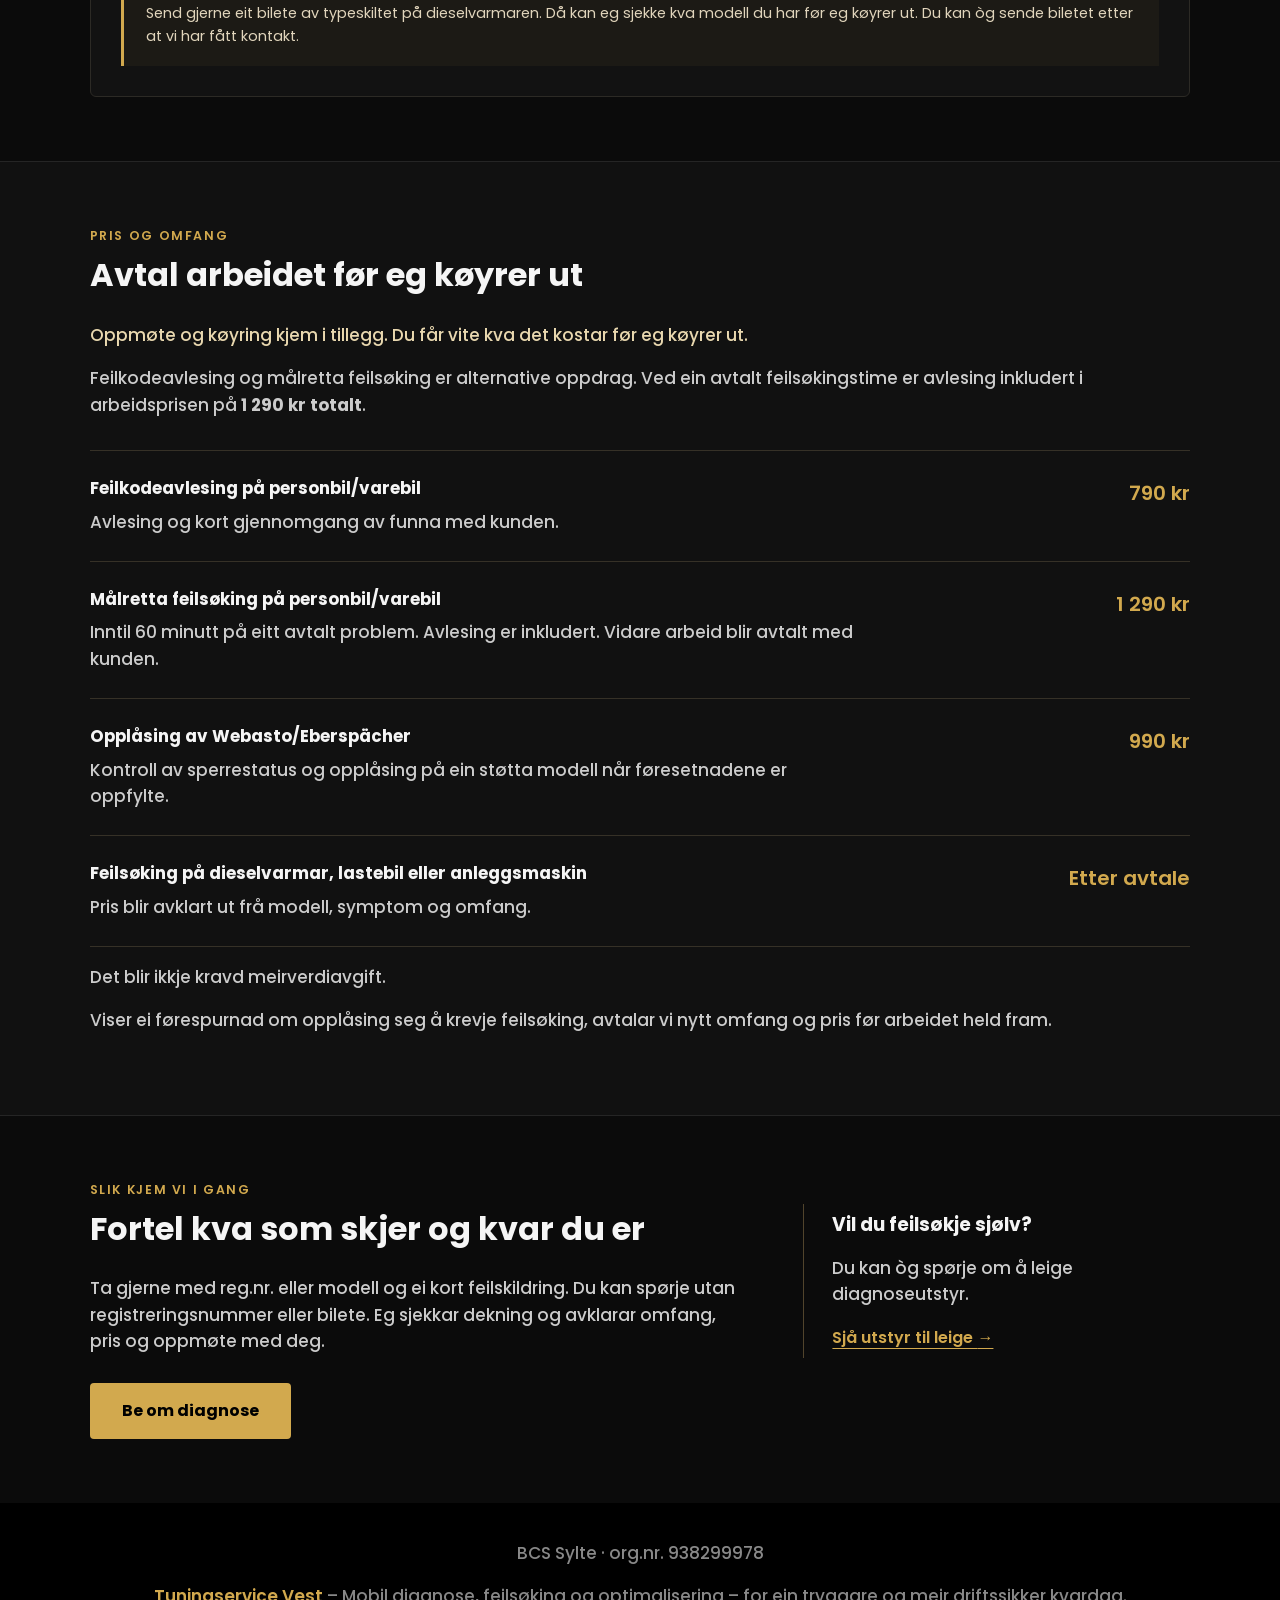
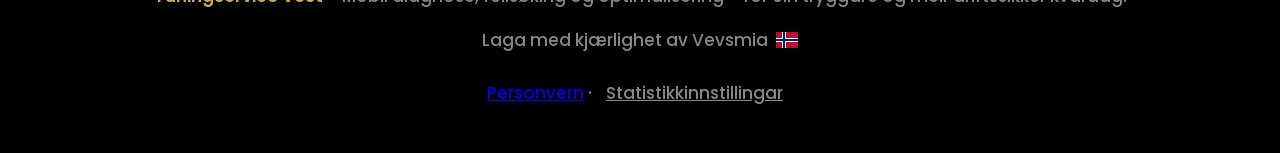
==== commit fecc1245: "Launch vehicle lookup, AI assistant and compact contact journey" ====
--- a/diagnose/index.html
+++ b/diagnose/index.html
@@ -14,8 +14,10 @@
   <meta property="og:locale" content="nn_NO" />
   <meta property="og:site_name" content="Tuningservice Vest" />
   <link href="https://fonts.googleapis.com/css2?family=Poppins:wght@400;500;600;700&display=swap" rel="stylesheet" />
-  <link rel="stylesheet" href="/css/style.css?v=7eec49262b74" />
+  <link rel="stylesheet" href="/css/style.css?v=9c7eb8e8cfa8" />
   <script src="/js/contact-tracking.js" defer></script>
+  <link rel="stylesheet" href="/css/assistant-production.css" />
+  <script type="module" src="/js/statistics-consent.mjs"></script>
 </head>
 <body>
   <a class="skip-link" href="#innhald">Hopp til innhaldet</a>
@@ -112,9 +114,9 @@
     </section>
   </main>
 
-  <footer class="footer">
+  <footer class="footer"><p>BCS Sylte · org.nr. 938299978</p>
     <p><span class="brand">Tuningservice Vest</span> – Mobil diagnose, feilsøking og optimalisering – for ein tryggare og meir driftssikker kvardag.</p>
-    <p class="footer-credit">Nettside utvikla av <a href="https://vevsmia.no/">Vevsmia</a></p>
-</footer>
+    <p class="footer-credit"><span>Laga med kjærlighet av <a href="https://vevsmia.no/">Vevsmia</a></span><img class="footer-flag" src="/img/norway-flag.svg" width="22" height="16" alt="Norsk flagg" loading="lazy"></p>
+<p><a href="/personvern/">Personvern</a> · <button type="button" data-statistics-settings>Statistikkinnstillingar</button></p></footer>
 </body>
 </html>
--- a/css/style.css
+++ b/css/style.css
@@ -179,9 +179,16 @@
 }
 
 .usp-icon {
-  font-size: 2.2rem;
   color: var(--accent-color);
   margin-bottom: 10px;
+}
+
+.site-icon {
+  display: inline-block;
+  width: 34px;
+  height: 34px;
+  color: var(--accent-color);
+  vertical-align: middle;
 }
 
 .usp-item h3 {
@@ -240,10 +247,11 @@
 }
 
 .service-icon {
-  font-size: 2rem;
   color: var(--accent-color);
   margin-bottom: 15px;
 }
+
+.service-icon .site-icon { width: 32px; height: 32px; }
 
 .service-item h3 {
   margin-bottom: 12px;
@@ -700,15 +708,22 @@
 }
 
 .footer-credit {
+    display: flex;
+    align-items: center;
+    justify-content: center;
+    flex-wrap: wrap;
+    gap: 8px;
     margin-top: 10px;
-    font-size: 0.78rem;
-    color: #666;
+    font-size: 14px;
+    color: var(--muted-color);
 }
 
 .footer-credit a {
-    color: #888;
+    color: var(--accent-color);
     text-decoration: none;
 }
+
+.footer-credit .footer-flag { width: 22px; height: 16px; flex: 0 0 auto; }
 
 .footer-credit a:hover,
 .footer-credit a:focus-visible {
@@ -886,3 +901,38 @@
 :root:root .contact-form select,
 :root:root .contact-form option,
 :root:root .contact-form textarea { font-family: 'Poppins', sans-serif; font-size: 16px; font-weight: 400; }
+
+/* Rental catalogue: full product images, compact summaries and optional details. */
+.visually-hidden { position: absolute; width: 1px; height: 1px; padding: 0; margin: -1px; overflow: hidden; clip-path: inset(50%); white-space: nowrap; border: 0; }
+.equipment-list { display: grid; gap: 28px; }
+.equipment-card { display: grid; grid-template-columns: minmax(0, 0.8fr) minmax(0, 1.4fr); gap: 24px 36px; padding: 32px; align-items: center; scroll-margin-top: 24px; }
+.equipment-media { min-width: 0; display: flex; align-items: center; justify-content: center; }
+.equipment-image { display: block; width: 100%; max-width: 100%; height: auto; max-height: 340px; object-fit: contain; border-radius: 4px; }
+.equipment-copy { min-width: 0; }
+.equipment-card h3 { font-size: clamp(1.35rem, 2.3vw, 1.9rem); line-height: 1.3; margin: 8px 0; }
+.equipment-copy > p:not(.eyebrow) { margin-block: 10px 16px; }
+.equipment-rates { display: grid; grid-template-columns: repeat(3, minmax(0, 1fr)); gap: 12px; margin: 22px 0; padding-block: 16px; border-block: 1px solid #51442c; }
+.equipment-rates dt { font-size: 16px; font-weight: 400; color: var(--secondary-text); }
+.equipment-rates dd { margin: 4px 0 0; font-size: 18px; font-weight: 600; white-space: nowrap; color: var(--accent-color); }
+.equipment-details { grid-column: 1 / -1; border-top: 1px solid #3e3525; }
+.equipment-details summary { padding-top: 18px; color: var(--accent-color); font-weight: 600; cursor: pointer; width: fit-content; min-height: 44px; }
+.equipment-details summary:hover { color: #edce8a; }
+.equipment-details-content { max-width: 850px; padding-top: 8px; }
+.equipment-details h4, .equipment-service h4 { font-size: 1.15rem; line-height: 1.4; margin: 20px 0 10px; color: var(--text-color); }
+.equipment-details p { margin-block: 10px 16px; }
+.equipment-details li { margin-block: 6px; }
+.equipment-service { grid-column: 1 / -1; display: grid; grid-template-columns: minmax(0, 1fr) auto; gap: 24px; align-items: center; border-top: 1px solid #8b7137; padding-top: 22px; }
+.equipment-service h4 { color: var(--accent-color); margin-top: 0; }
+.equipment-service p { margin: 0; }
+.equipment-service .btn-outline { display: inline-flex; justify-content: center; align-items: center; text-align: center; padding: 12px 22px; min-height: 48px; border: 2px solid var(--accent-color); border-radius: 4px; color: var(--accent-color); font-weight: 700; text-decoration: none; }
+.equipment-service .btn-outline:hover { background: var(--accent-color); color: #000; }
+@media (max-width: 768px) {
+  .equipment-card { grid-template-columns: minmax(0, 1fr); padding: 24px; gap: 22px; }
+  .equipment-media { width: 100%; }
+  .equipment-image { max-height: 280px; }
+  .equipment-service { grid-template-columns: minmax(0, 1fr); gap: 18px; }
+}
+@media (max-width: 480px) {
+  .equipment-rates { grid-template-columns: repeat(2, minmax(0, 1fr)); }
+  .equipment-rates > div:last-child { grid-column: 1 / -1; }
+}
--- a/css/assistant-production.css
+++ b/css/assistant-production.css
@@ -0,0 +1,12 @@
+#vehicle-journey #chat-dev{display:none!important}
+#vehicle-journey .assistant-privacy-note{font-size:14px;line-height:1.5;margin:12px 0;color:#c8c8c4}
+#assistant-security-status{font-size:14px;line-height:1.5;padding:12px;border:1px solid #75602c;border-radius:8px;margin:12px 0}
+.privacy-page{max-width:850px;margin:40px auto;padding:0 22px;font-size:16px;line-height:1.7}
+.privacy-page h1{font-size:clamp(25px,4vw,36px)}.privacy-page h2{font-size:22px;margin-top:32px}
+.statistics-choice{position:fixed;z-index:1100;left:16px;bottom:16px;max-width:460px;background:#171816;border:1px solid #b59340;border-radius:12px;padding:18px;box-shadow:0 5px 30px #0008;font-size:14px;color:#eee}
+.statistics-choice p{margin:0 0 12px;line-height:1.5}.statistics-choice button{padding:10px 14px;margin:4px 7px 4px 0;background:#e7c16b;color:#12120e;border:1px solid #e7c16b;border-radius:6px;font:inherit;font-weight:600;min-height:44px}
+.statistics-choice a{display:inline-block;margin-top:10px;font-size:14px}
+.footer button[data-statistics-settings]{border:0;background:none;color:inherit;text-decoration:underline;font:inherit;padding:10px;cursor:pointer}
+.contact-compact .contact-actions button{font:inherit;font-weight:600;cursor:pointer}
+@media(max-width:520px){.statistics-choice{left:10px;right:10px;bottom:10px;max-width:none}}
+@media(prefers-reduced-motion:reduce){.statistics-choice{scroll-behavior:auto}}
